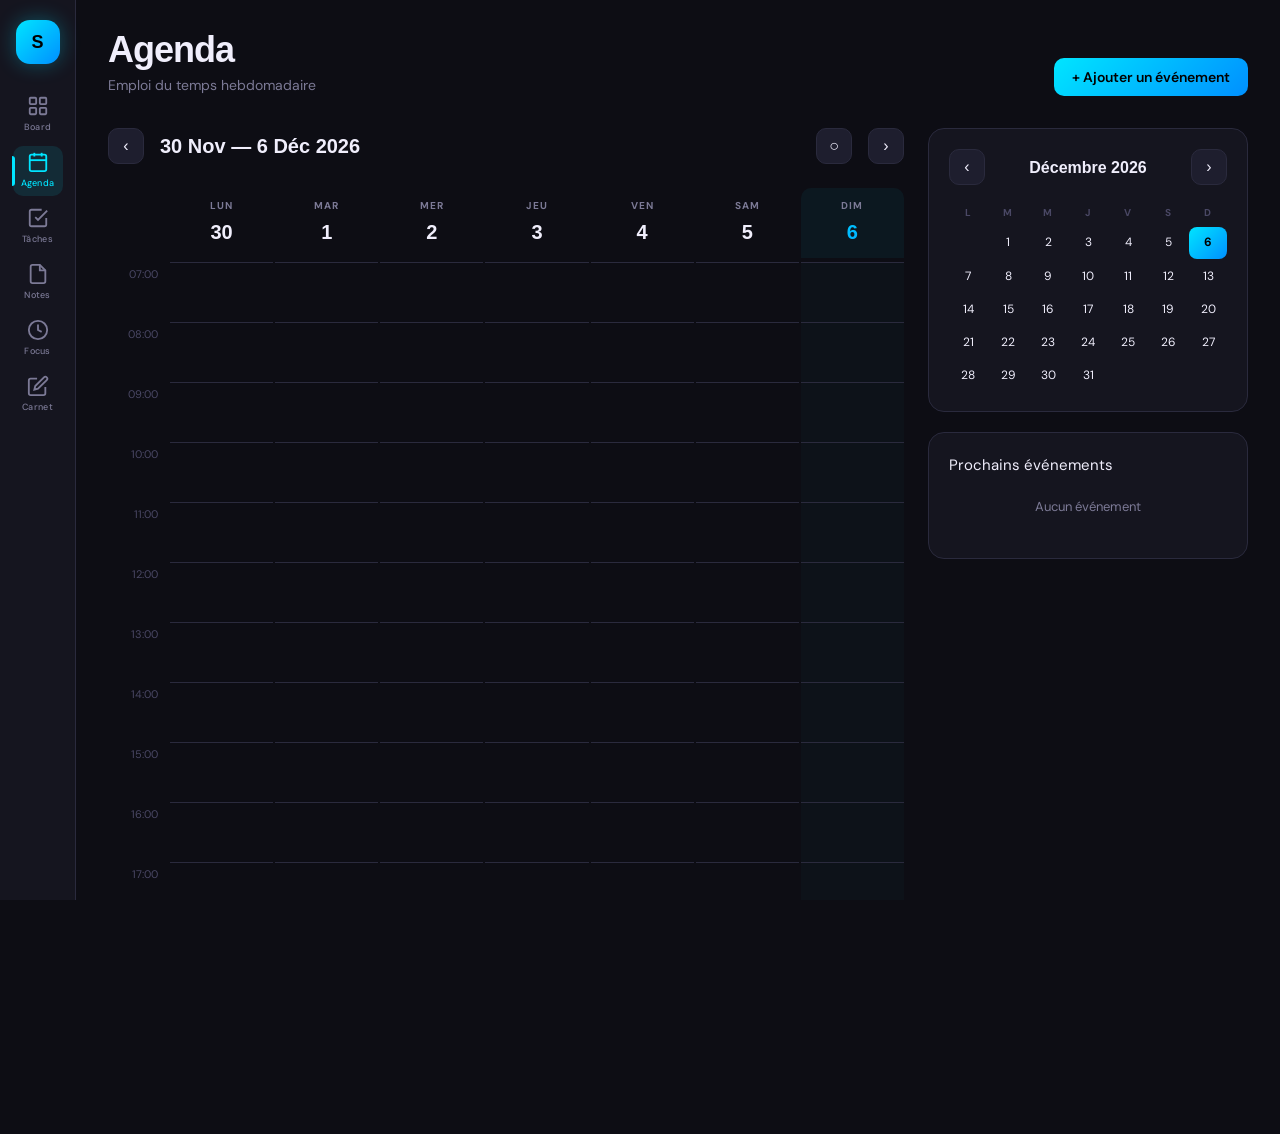
==== agenda.html @ 272be7fa "Add files via upload" ====
<!DOCTYPE html>
<html lang="fr">
<head>
<meta charset="UTF-8">
<meta name="viewport" content="width=device-width, initial-scale=1.0">
<title>StudyHub — Agenda</title>
<link rel="stylesheet" href="shared.css">
<style>
.agenda-layout {
  display: grid;
  grid-template-columns: 1fr 320px;
  gap: 24px;
}

/* Week nav */
.week-nav {
  display: flex;
  align-items: center;
  gap: 16px;
  margin-bottom: 24px;
}
.week-label {
  font-family: 'Clash Display', sans-serif;
  font-size: 20px;
  font-weight: 700;
  flex: 1;
}
.week-btn {
  width: 36px; height: 36px;
  border-radius: 10px;
  background: var(--surface2);
  border: 1px solid var(--border);
  color: var(--text);
  cursor: pointer;
  font-size: 16px;
  display: flex; align-items: center; justify-content: center;
  transition: all 0.15s;
}
.week-btn:hover { background: var(--border); }

/* Calendar grid */
.cal-header {
  display: grid;
  grid-template-columns: 60px repeat(7, 1fr);
  gap: 2px;
  margin-bottom: 4px;
}
.cal-day-header {
  text-align: center;
  padding: 10px 4px;
  border-radius: 10px 10px 0 0;
}
.cal-day-name {
  font-size: 10px;
  font-weight: 700;
  letter-spacing: 1px;
  text-transform: uppercase;
  color: var(--text-muted);
}
.cal-day-num {
  font-family: 'Clash Display', sans-serif;
  font-size: 20px;
  font-weight: 700;
  margin-top: 2px;
}
.cal-day-header.today .cal-day-num {
  background: var(--grad-cyan);
  -webkit-background-clip: text;
  -webkit-text-fill-color: transparent;
  background-clip: text;
}
.cal-day-header.today { background: rgba(0,229,255,0.05); border-radius: 10px 10px 0 0; }

.cal-body {
  display: grid;
  grid-template-columns: 60px repeat(7, 1fr);
  gap: 2px;
  position: relative;
}

.time-col {
  display: flex;
  flex-direction: column;
}
.time-slot {
  height: 60px;
  display: flex;
  align-items: flex-start;
  padding-top: 4px;
  padding-right: 10px;
  justify-content: flex-end;
}
.time-label {
  font-size: 11px;
  color: var(--text-dim);
  font-variant-numeric: tabular-nums;
}

.day-col {
  display: flex;
  flex-direction: column;
  position: relative;
}
.day-slot {
  height: 60px;
  border-top: 1px solid var(--border);
  position: relative;
  transition: background 0.15s;
  cursor: pointer;
}
.day-slot:hover { background: rgba(255,255,255,0.02); }
.day-col.today-col { background: rgba(0,229,255,0.02); border-radius: 0; }

/* Events in calendar */
.cal-event {
  position: absolute;
  left: 3px; right: 3px;
  border-radius: 8px;
  padding: 4px 8px;
  font-size: 11px;
  font-weight: 600;
  cursor: pointer;
  z-index: 10;
  overflow: hidden;
  transition: filter 0.15s;
  border-left: 3px solid transparent;
}
.cal-event:hover { filter: brightness(1.3); }
.cal-event-title { white-space: nowrap; overflow: hidden; text-overflow: ellipsis; }
.cal-event-time { font-size: 10px; opacity: 0.8; }

.color-cyan   { background: rgba(0,229,255,0.15);   border-left-color: var(--cyan);   color: var(--cyan); }
.color-pink   { background: rgba(255,61,130,0.15);  border-left-color: var(--pink);   color: var(--pink); }
.color-yellow { background: rgba(255,224,51,0.15);  border-left-color: var(--yellow); color: var(--yellow); }
.color-green  { background: rgba(61,255,160,0.15);  border-left-color: var(--green);  color: var(--green); }
.color-violet { background: rgba(181,110,255,0.15); border-left-color: var(--violet); color: var(--violet); }
.color-orange { background: rgba(255,122,61,0.15);  border-left-color: var(--orange); color: var(--orange); }

/* Sidebar */
.agenda-sidebar {}
.mini-cal {
  background: var(--surface);
  border: 1px solid var(--border);
  border-radius: var(--radius);
  padding: 20px;
  margin-bottom: 20px;
}
.mini-cal-header {
  display: flex;
  align-items: center;
  justify-content: space-between;
  margin-bottom: 16px;
}
.mini-cal-title {
  font-family: 'Clash Display', sans-serif;
  font-size: 16px;
  font-weight: 700;
}
.mini-cal-grid {
  display: grid;
  grid-template-columns: repeat(7, 1fr);
  gap: 2px;
}
.mini-day-name {
  text-align: center;
  font-size: 10px;
  font-weight: 700;
  color: var(--text-dim);
  padding: 4px 0;
  letter-spacing: 0.5px;
}
.mini-day {
  text-align: center;
  padding: 6px 2px;
  border-radius: 8px;
  font-size: 12px;
  cursor: pointer;
  transition: all 0.15s;
  position: relative;
}
.mini-day:hover { background: var(--surface2); }
.mini-day.today { background: var(--grad-cyan); color: #000; font-weight: 700; }
.mini-day.has-event::after {
  content: '';
  position: absolute;
  bottom: 2px; left: 50%;
  transform: translateX(-50%);
  width: 4px; height: 4px;
  background: var(--cyan);
  border-radius: 50%;
}
.mini-day.today.has-event::after { background: #000; }
.mini-day.other-month { color: var(--text-dim); }
.mini-day.selected { background: rgba(0,229,255,0.2); color: var(--cyan); }

/* Event list sidebar */
.events-list-card {
  background: var(--surface);
  border: 1px solid var(--border);
  border-radius: var(--radius);
  padding: 20px;
}
.sidebar-event {
  display: flex;
  align-items: flex-start;
  gap: 10px;
  padding: 12px 0;
  border-bottom: 1px solid var(--border);
  cursor: pointer;
}
.sidebar-event:last-child { border-bottom: none; }
.sidebar-event-dot { margin-top: 5px; }
.sidebar-event-info {}
.sidebar-event-time { font-size: 11px; color: var(--text-muted); }
.sidebar-event-title { font-size: 13px; font-weight: 500; margin-top: 2px; }
.sidebar-event-loc { font-size: 11px; color: var(--text-dim); margin-top: 2px; }

/* Current time line */
.current-time-line {
  position: absolute;
  left: 0; right: 0;
  height: 2px;
  background: var(--pink);
  z-index: 20;
  pointer-events: none;
}
.current-time-line::before {
  content: '';
  position: absolute;
  left: -4px; top: -4px;
  width: 10px; height: 10px;
  background: var(--pink);
  border-radius: 50%;
}
</style>
</head>
<body>

<nav class="nav">
  <a class="nav-logo" href="index.html">S</a>
  <a class="nav-link" href="index.html">
    <svg viewBox="0 0 24 24" fill="none" stroke="currentColor" stroke-width="2"><rect x="3" y="3" width="7" height="7" rx="1"/><rect x="14" y="3" width="7" height="7" rx="1"/><rect x="3" y="14" width="7" height="7" rx="1"/><rect x="14" y="14" width="7" height="7" rx="1"/></svg>
    <span class="nav-label">Board</span>
  </a>
  <a class="nav-link active" href="agenda.html">
    <svg viewBox="0 0 24 24" fill="none" stroke="currentColor" stroke-width="2"><rect x="3" y="4" width="18" height="18" rx="2"/><line x1="16" y1="2" x2="16" y2="6"/><line x1="8" y1="2" x2="8" y2="6"/><line x1="3" y1="10" x2="21" y2="10"/></svg>
    <span class="nav-label">Agenda</span>
  </a>
  <a class="nav-link" href="tasks.html">
    <svg viewBox="0 0 24 24" fill="none" stroke="currentColor" stroke-width="2"><polyline points="9 11 12 14 22 4"/><path d="M21 12v7a2 2 0 0 1-2 2H5a2 2 0 0 1-2-2V5a2 2 0 0 1 2-2h11"/></svg>
    <span class="nav-label">Tâches</span>
  </a>
  <a class="nav-link" href="notes.html">
    <svg viewBox="0 0 24 24" fill="none" stroke="currentColor" stroke-width="2"><path d="M14 2H6a2 2 0 0 0-2 2v16a2 2 0 0 0 2 2h12a2 2 0 0 0 2-2V8z"/><polyline points="14 2 14 8 20 8"/></svg>
    <span class="nav-label">Notes</span>
  </a>
  <a class="nav-link" href="pomodoro.html">
    <svg viewBox="0 0 24 24" fill="none" stroke="currentColor" stroke-width="2"><circle cx="12" cy="12" r="10"/><polyline points="12 6 12 12 16 14"/></svg>
    <span class="nav-label">Focus</span>
  </a>
  <a class="nav-link" href="carnet.html">
    <svg viewBox="0 0 24 24" fill="none" stroke="currentColor" stroke-width="2"><path d="M11 4H4a2 2 0 0 0-2 2v14a2 2 0 0 0 2 2h14a2 2 0 0 0 2-2v-7"/><path d="M18.5 2.5a2.121 2.121 0 0 1 3 3L12 15l-4 1 1-4 9.5-9.5z"/></svg>
    <span class="nav-label">Carnet</span>
  </a>
</nav>

<main class="main">
  <div class="page-header">
    <div>
      <h1 class="page-title">Agenda</h1>
      <p class="page-subtitle">Emploi du temps hebdomadaire</p>
    </div>
    <button class="btn btn-primary" onclick="openAddEvent()">+ Ajouter un événement</button>
  </div>

  <div class="agenda-layout">
    <!-- Calendar -->
    <div>
      <div class="week-nav">
        <button class="week-btn" onclick="shiftWeek(-1)">‹</button>
        <div class="week-label" id="week-label">Semaine du …</div>
        <button class="week-btn" onclick="shiftWeek(0)" title="Aujourd'hui">○</button>
        <button class="week-btn" onclick="shiftWeek(1)">›</button>
      </div>
      <div class="cal-header" id="cal-header"></div>
      <div class="cal-body" id="cal-body"></div>
    </div>

    <!-- Sidebar -->
    <div class="agenda-sidebar">
      <div class="mini-cal">
        <div class="mini-cal-header">
          <button class="week-btn" onclick="shiftMonth(-1)">‹</button>
          <div class="mini-cal-title" id="mini-month">Mai 2025</div>
          <button class="week-btn" onclick="shiftMonth(1)">›</button>
        </div>
        <div class="mini-cal-grid" id="mini-cal-grid"></div>
      </div>

      <div class="events-list-card">
        <div class="section-label">Prochains événements</div>
        <div id="sidebar-events">
          <p style="color:var(--text-muted);font-size:13px;text-align:center;padding:20px 0">Aucun événement</p>
        </div>
      </div>
    </div>
  </div>
</main>

<!-- Add Event Modal -->
<div class="modal-overlay" id="event-modal">
  <div class="modal">
    <div class="modal-header">
      <h2 class="modal-title" id="modal-ev-title">Nouvel événement</h2>
      <button class="modal-close" onclick="closeModal('event-modal')">✕</button>
    </div>
    <div class="form-group">
      <label>Titre</label>
      <input type="text" id="ev-title" placeholder="Cours de maths, TD informatique…">
    </div>
    <div class="form-row">
      <div class="form-group">
        <label>Date & heure début</label>
        <input type="datetime-local" id="ev-start">
      </div>
      <div class="form-group">
        <label>Fin</label>
        <input type="datetime-local" id="ev-end">
      </div>
    </div>
    <div class="form-row">
      <div class="form-group">
        <label>Type</label>
        <select id="ev-type">
          <option>Cours</option>
          <option>TD</option>
          <option>TP</option>
          <option>Examen</option>
          <option>Devoir</option>
          <option>Perso</option>
          <option>Sport</option>
          <option>Autre</option>
        </select>
      </div>
      <div class="form-group">
        <label>Couleur</label>
        <select id="ev-color">
          <option value="cyan">Cyan</option>
          <option value="pink">Rose</option>
          <option value="yellow">Jaune</option>
          <option value="green">Vert</option>
          <option value="violet">Violet</option>
          <option value="orange">Orange</option>
        </select>
      </div>
    </div>
    <div class="form-group">
      <label>Lieu / Salle</label>
      <input type="text" id="ev-location" placeholder="Amphi A, Salle 203…">
    </div>
    <div class="form-group">
      <label>Note</label>
      <textarea id="ev-note" rows="2" placeholder="Informations supplémentaires…" style="resize:none"></textarea>
    </div>
    <input type="hidden" id="ev-id">
    <div style="display:flex;gap:10px;margin-top:4px">
      <button class="btn btn-primary" style="flex:1;justify-content:center" onclick="saveEvent()">Enregistrer</button>
      <button class="btn btn-ghost" onclick="closeModal('event-modal')">Annuler</button>
      <button class="btn btn-danger" id="ev-delete-btn" onclick="deleteEvent()" style="display:none">Supprimer</button>
    </div>
  </div>
</div>

<script>
const DAYS_SHORT = ['Dim','Lun','Mar','Mer','Jeu','Ven','Sam'];
const MONTHS_FR = ['Janvier','Février','Mars','Avril','Mai','Juin','Juillet','Août','Septembre','Octobre','Novembre','Décembre'];
const HOURS = Array.from({length:14}, (_,i) => i + 7); // 7h-20h
let currentWeekOffset = 0;
let currentMonthDate = new Date();

function getWeekStart(offset = 0) {
  const now = new Date();
  const day = now.getDay();
  const diff = now.getDate() - day + (day === 0 ? -6 : 1) + (offset * 7);
  const start = new Date(now.setDate(diff));
  start.setHours(0,0,0,0);
  return start;
}

function getEvents() { return JSON.parse(localStorage.getItem('sh_events') || '[]'); }
function saveEvents(evs) { localStorage.setItem('sh_events', JSON.stringify(evs)); }

function renderCalendar() {
  const weekStart = getWeekStart(currentWeekOffset);
  const days = Array.from({length:7}, (_,i) => {
    const d = new Date(weekStart);
    d.setDate(d.getDate() + i);
    return d;
  });

  const today = new Date(); today.setHours(0,0,0,0);
  const wd = days[0];
  const we = days[6];
  document.getElementById('week-label').textContent =
    `${wd.getDate()} ${MONTHS_FR[wd.getMonth()].slice(0,3)} — ${we.getDate()} ${MONTHS_FR[we.getMonth()].slice(0,3)} ${we.getFullYear()}`;

  // Header
  const hEl = document.getElementById('cal-header');
  hEl.innerHTML = '<div></div>' + days.map(d => {
    const isToday = d.getTime() === today.getTime();
    return `<div class="cal-day-header ${isToday?'today':''}">
      <div class="cal-day-name">${DAYS_SHORT[d.getDay()]}</div>
      <div class="cal-day-num">${d.getDate()}</div>
    </div>`;
  }).join('');

  // Body
  const events = getEvents();
  const bodyEl = document.getElementById('cal-body');
  bodyEl.innerHTML = '';

  // Time column
  const timeCol = document.createElement('div');
  timeCol.className = 'time-col';
  HOURS.forEach(h => {
    const slot = document.createElement('div');
    slot.className = 'time-slot';
    slot.innerHTML = `<span class="time-label">${String(h).padStart(2,'0')}:00</span>`;
    timeCol.appendChild(slot);
  });
  bodyEl.appendChild(timeCol);

  days.forEach((d, di) => {
    const isToday = d.getTime() === today.getTime();
    const col = document.createElement('div');
    col.className = `day-col ${isToday?'today-col':''}`;
    col.style.position = 'relative';

    HOURS.forEach(h => {
      const slot = document.createElement('div');
      slot.className = 'day-slot';
      slot.onclick = () => quickAddEvent(d, h);
      col.appendChild(slot);
    });

    // Place events
    events.forEach(ev => {
      const start = new Date(ev.start || ev.date);
      const end = ev.end ? new Date(ev.end) : new Date(start.getTime() + 60*60*1000);
      const evDay = new Date(start); evDay.setHours(0,0,0,0);
      if (evDay.getTime() !== d.getTime()) return;

      const startH = start.getHours() + start.getMinutes()/60;
      const endH = end.getHours() + end.getMinutes()/60;
      const topPct = ((startH - HOURS[0]) / HOURS.length) * 100;
      const heightPct = ((endH - startH) / HOURS.length) * 100;

      if (startH < HOURS[0] || startH > HOURS[HOURS.length-1]) return;

      const evEl = document.createElement('div');
      evEl.className = `cal-event color-${ev.color||'cyan'}`;
      evEl.style.cssText = `top:${topPct}%;height:max(${heightPct}%,28px);`;
      evEl.innerHTML = `<div class="cal-event-title">${ev.title}</div>
        <div class="cal-event-time">${String(start.getHours()).padStart(2,'0')}:${String(start.getMinutes()).padStart(2,'0')}</div>`;
      evEl.onclick = (e) => { e.stopPropagation(); editEvent(ev.id); };
      col.appendChild(evEl);
    });

    // Current time
    if (isToday) {
      const now = new Date();
      const nowH = now.getHours() + now.getMinutes()/60;
      if (nowH >= HOURS[0] && nowH <= HOURS[HOURS.length-1]) {
        const topPct = ((nowH - HOURS[0]) / HOURS.length) * 100;
        const line = document.createElement('div');
        line.className = 'current-time-line';
        line.style.top = topPct + '%';
        col.appendChild(line);
      }
    }

    bodyEl.appendChild(col);
  });

  renderMiniCal();
  renderSidebarEvents();
}

function renderMiniCal() {
  const d = new Date(currentMonthDate.getFullYear(), currentMonthDate.getMonth(), 1);
  document.getElementById('mini-month').textContent = `${MONTHS_FR[d.getMonth()]} ${d.getFullYear()}`;
  const events = getEvents();
  const eventDays = new Set(events.map(e => new Date(e.start||e.date).toDateString()));

  const grid = document.getElementById('mini-cal-grid');
  grid.innerHTML = ['L','M','M','J','V','S','D'].map(n => `<div class="mini-day-name">${n}</div>`).join('');

  const firstDay = (d.getDay() + 6) % 7;
  for (let i = 0; i < firstDay; i++) grid.innerHTML += '<div></div>';

  const today = new Date().toDateString();
  const daysInMonth = new Date(d.getFullYear(), d.getMonth()+1, 0).getDate();
  for (let i = 1; i <= daysInMonth; i++) {
    const dd = new Date(d.getFullYear(), d.getMonth(), i);
    const isToday = dd.toDateString() === today;
    const hasEv = eventDays.has(dd.toDateString());
    grid.innerHTML += `<div class="mini-day ${isToday?'today':''} ${hasEv?'has-event':''}" onclick="jumpToDate(${d.getFullYear()},${d.getMonth()},${i})">${i}</div>`;
  }
}

function jumpToDate(y, m, day) {
  const target = new Date(y, m, day);
  const today = new Date(); today.setHours(0,0,0,0);
  const diff = Math.round((target - today) / (7 * 24 * 60 * 60 * 1000));
  currentWeekOffset = diff >= 0 ? Math.floor(diff / 1) : Math.ceil(diff / 1);
  // approximate week offset
  const ws = getWeekStart(0);
  const dayOfWeek = target.getDay() || 7;
  const weekOfTarget = new Date(target); weekOfTarget.setDate(target.getDate() - dayOfWeek + 1);
  weekOfTarget.setHours(0,0,0,0); ws.setHours(0,0,0,0);
  currentWeekOffset = Math.round((weekOfTarget - ws) / (7*24*60*60*1000));
  renderCalendar();
}

function renderSidebarEvents() {
  const events = getEvents();
  const now = new Date();
  const upcoming = events.filter(e => new Date(e.start||e.date) >= now)
    .sort((a,b) => new Date(a.start||a.date) - new Date(b.start||b.date))
    .slice(0, 8);
  const el = document.getElementById('sidebar-events');
  if (!upcoming.length) { el.innerHTML = '<p style="color:var(--text-muted);font-size:13px;text-align:center;padding:20px 0">Aucun événement</p>'; return; }
  el.innerHTML = upcoming.map(ev => {
    const d = new Date(ev.start||ev.date);
    return `<div class="sidebar-event" onclick="editEvent('${ev.id}')">
      <div class="dot sidebar-event-dot" style="background:var(--${ev.color||'cyan'})"></div>
      <div class="sidebar-event-info">
        <div class="sidebar-event-time">${DAYS_SHORT[d.getDay()]} ${d.getDate()} — ${String(d.getHours()).padStart(2,'0')}:${String(d.getMinutes()).padStart(2,'0')}</div>
        <div class="sidebar-event-title">${ev.title}</div>
        ${ev.location ? `<div class="sidebar-event-loc">📍 ${ev.location}</div>` : ''}
      </div>
    </div>`;
  }).join('');
}

function shiftWeek(dir) {
  if (dir === 0) currentWeekOffset = 0;
  else currentWeekOffset += dir;
  renderCalendar();
}

function shiftMonth(dir) {
  currentMonthDate.setMonth(currentMonthDate.getMonth() + dir);
  renderMiniCal();
}

function quickAddEvent(date, hour) {
  openAddEvent();
  const d = new Date(date);
  d.setHours(hour, 0, 0, 0);
  const end = new Date(d); end.setHours(hour + 1);
  document.getElementById('ev-start').value = toDatetimeLocal(d);
  document.getElementById('ev-end').value = toDatetimeLocal(end);
}

function toDatetimeLocal(d) {
  return new Date(d.getTime() - d.getTimezoneOffset()*60000).toISOString().slice(0,16);
}

function openAddEvent() {
  document.getElementById('ev-title').value = '';
  document.getElementById('ev-start').value = toDatetimeLocal(new Date());
  const end = new Date(); end.setHours(end.getHours()+1);
  document.getElementById('ev-end').value = toDatetimeLocal(end);
  document.getElementById('ev-type').value = 'Cours';
  document.getElementById('ev-color').value = 'cyan';
  document.getElementById('ev-location').value = '';
  document.getElementById('ev-note').value = '';
  document.getElementById('ev-id').value = '';
  document.getElementById('ev-delete-btn').style.display = 'none';
  document.getElementById('modal-ev-title').textContent = 'Nouvel événement';
  document.getElementById('event-modal').classList.add('open');
}

function editEvent(id) {
  const events = getEvents();
  const ev = events.find(e => e.id === id);
  if (!ev) return;
  document.getElementById('ev-title').value = ev.title;
  document.getElementById('ev-start').value = toDatetimeLocal(new Date(ev.start||ev.date));
  if (ev.end) document.getElementById('ev-end').value = toDatetimeLocal(new Date(ev.end));
  document.getElementById('ev-type').value = ev.type || 'Cours';
  document.getElementById('ev-color').value = ev.color || 'cyan';
  document.getElementById('ev-location').value = ev.location || '';
  document.getElementById('ev-note').value = ev.note || '';
  document.getElementById('ev-id').value = id;
  document.getElementById('ev-delete-btn').style.display = '';
  document.getElementById('modal-ev-title').textContent = 'Modifier l\'événement';
  document.getElementById('event-modal').classList.add('open');
}

function saveEvent() {
  const title = document.getElementById('ev-title').value.trim();
  if (!title) return alert('Titre requis');
  const events = getEvents();
  const id = document.getElementById('ev-id').value;
  const ev = {
    id: id || Date.now().toString(),
    title,
    start: document.getElementById('ev-start').value,
    end: document.getElementById('ev-end').value,
    date: document.getElementById('ev-start').value,
    type: document.getElementById('ev-type').value,
    color: document.getElementById('ev-color').value,
    location: document.getElementById('ev-location').value,
    note: document.getElementById('ev-note').value,
  };
  if (id) {
    const idx = events.findIndex(e => e.id === id);
    events[idx] = ev;
  } else {
    events.push(ev);
  }
  saveEvents(events);
  closeModal('event-modal');
  renderCalendar();
}

function deleteEvent() {
  const id = document.getElementById('ev-id').value;
  const events = getEvents().filter(e => e.id !== id);
  saveEvents(events);
  closeModal('event-modal');
  renderCalendar();
}

function closeModal(id) { document.getElementById(id).classList.remove('open'); }

document.getElementById('event-modal').addEventListener('click', e => {
  if (e.target === e.currentTarget) closeModal('event-modal');
});

renderCalendar();
</script>
</body>
</html>
---- shared.css ----
@import url('https://fonts.googleapis.com/css2?family=Clash+Display:wght@400;500;600;700&family=Syne:wght@400;500;600;700;800&family=DM+Sans:ital,wght@0,300;0,400;0,500;1,300&display=swap');

:root {
  --bg: #0d0d14;
  --surface: #15151f;
  --surface2: #1e1e2e;
  --border: #2a2a3d;
  --text: #f0eefc;
  --text-muted: #7c7a96;
  --text-dim: #4a4865;

  --cyan:   #00e5ff;
  --pink:   #ff3d82;
  --yellow: #ffe033;
  --green:  #3dffa0;
  --orange: #ff7a3d;
  --violet: #b56eff;

  --grad-cyan:   linear-gradient(135deg, #00e5ff, #0090ff);
  --grad-pink:   linear-gradient(135deg, #ff3d82, #ff6a3d);
  --grad-yellow: linear-gradient(135deg, #ffe033, #ffb300);
  --grad-green:  linear-gradient(135deg, #3dffa0, #00e5a0);
  --grad-violet: linear-gradient(135deg, #b56eff, #7c3dff);

  --nav-w: 76px;
  --radius: 16px;
  --radius-sm: 10px;
  --shadow: 0 8px 32px rgba(0,0,0,0.5);
  --glow-cyan: 0 0 20px rgba(0,229,255,0.3);
  --glow-pink: 0 0 20px rgba(255,61,130,0.3);
}

*, *::before, *::after { box-sizing: border-box; margin: 0; padding: 0; }

html, body {
  height: 100%;
  background: var(--bg);
  color: var(--text);
  font-family: 'DM Sans', sans-serif;
  font-size: 15px;
  line-height: 1.6;
  overflow-x: hidden;
}

/* ── SIDEBAR NAV ── */
.nav {
  position: fixed;
  left: 0; top: 0; bottom: 0;
  width: var(--nav-w);
  background: var(--surface);
  border-right: 1px solid var(--border);
  display: flex;
  flex-direction: column;
  align-items: center;
  padding: 20px 0;
  z-index: 100;
  gap: 6px;
}

.nav-logo {
  width: 44px; height: 44px;
  background: var(--grad-cyan);
  border-radius: 14px;
  display: flex; align-items: center; justify-content: center;
  font-family: 'Clash Display', sans-serif;
  font-weight: 700;
  font-size: 18px;
  color: #000;
  margin-bottom: 20px;
  box-shadow: var(--glow-cyan);
  text-decoration: none;
}

.nav-spacer { flex: 1; }

.nav-link {
  width: 50px; height: 50px;
  border-radius: var(--radius-sm);
  display: flex; flex-direction: column;
  align-items: center; justify-content: center;
  gap: 3px;
  text-decoration: none;
  color: var(--text-muted);
  transition: all 0.2s;
  position: relative;
  cursor: pointer;
}

.nav-link:hover { color: var(--text); background: var(--surface2); }
.nav-link.active { color: var(--cyan); background: rgba(0,229,255,0.1); }
.nav-link.active::before {
  content: '';
  position: absolute;
  left: -1px; top: 10px; bottom: 10px;
  width: 3px;
  background: var(--cyan);
  border-radius: 0 3px 3px 0;
}

.nav-link svg { width: 22px; height: 22px; }
.nav-label { font-size: 9px; font-weight: 500; letter-spacing: 0.3px; }

/* ── MAIN LAYOUT ── */
.main {
  margin-left: var(--nav-w);
  min-height: 100vh;
  padding: 32px;
}

/* ── PAGE HEADER ── */
.page-header {
  display: flex;
  align-items: flex-end;
  justify-content: space-between;
  margin-bottom: 32px;
}

.page-title {
  font-family: 'Clash Display', sans-serif;
  font-size: 36px;
  font-weight: 700;
  line-height: 1;
  letter-spacing: -1px;
}

.page-subtitle {
  color: var(--text-muted);
  font-size: 14px;
  margin-top: 6px;
}

/* ── CARDS ── */
.card {
  background: var(--surface);
  border: 1px solid var(--border);
  border-radius: var(--radius);
  padding: 24px;
  transition: border-color 0.2s;
}

.card:hover { border-color: var(--text-dim); }

/* ── BUTTONS ── */
.btn {
  display: inline-flex;
  align-items: center;
  gap: 8px;
  padding: 10px 18px;
  border-radius: var(--radius-sm);
  border: none;
  cursor: pointer;
  font-family: 'DM Sans', sans-serif;
  font-size: 14px;
  font-weight: 500;
  transition: all 0.15s;
  text-decoration: none;
}

.btn-primary {
  background: var(--grad-cyan);
  color: #000;
  font-weight: 600;
}
.btn-primary:hover { filter: brightness(1.1); transform: translateY(-1px); box-shadow: var(--glow-cyan); }

.btn-ghost {
  background: transparent;
  color: var(--text-muted);
  border: 1px solid var(--border);
}
.btn-ghost:hover { background: var(--surface2); color: var(--text); }

.btn-danger {
  background: rgba(255,61,130,0.15);
  color: var(--pink);
  border: 1px solid rgba(255,61,130,0.3);
}
.btn-danger:hover { background: rgba(255,61,130,0.25); }

/* ── INPUTS ── */
input, textarea, select {
  background: var(--surface2);
  border: 1px solid var(--border);
  border-radius: var(--radius-sm);
  color: var(--text);
  font-family: 'DM Sans', sans-serif;
  font-size: 14px;
  padding: 10px 14px;
  outline: none;
  transition: border-color 0.2s, box-shadow 0.2s;
  width: 100%;
}
input:focus, textarea:focus, select:focus {
  border-color: var(--cyan);
  box-shadow: 0 0 0 3px rgba(0,229,255,0.1);
}
select option { background: var(--surface2); }

label {
  display: block;
  font-size: 12px;
  font-weight: 600;
  letter-spacing: 0.5px;
  color: var(--text-muted);
  text-transform: uppercase;
  margin-bottom: 6px;
}

/* ── MODAL ── */
.modal-overlay {
  display: none;
  position: fixed; inset: 0;
  background: rgba(0,0,0,0.7);
  backdrop-filter: blur(4px);
  z-index: 200;
  align-items: center;
  justify-content: center;
}
.modal-overlay.open { display: flex; }

.modal {
  background: var(--surface);
  border: 1px solid var(--border);
  border-radius: 20px;
  padding: 32px;
  width: 100%;
  max-width: 480px;
  animation: slideUp 0.3s ease;
}
@keyframes slideUp {
  from { transform: translateY(20px); opacity: 0; }
  to   { transform: translateY(0);    opacity: 1; }
}

.modal-header {
  display: flex; align-items: center; justify-content: space-between;
  margin-bottom: 24px;
}
.modal-title {
  font-family: 'Clash Display', sans-serif;
  font-size: 22px;
  font-weight: 700;
}
.modal-close {
  width: 32px; height: 32px;
  border-radius: 8px;
  background: var(--surface2);
  border: none;
  color: var(--text-muted);
  cursor: pointer;
  font-size: 18px;
  display: flex; align-items: center; justify-content: center;
  transition: all 0.15s;
}
.modal-close:hover { background: var(--border); color: var(--text); }

.form-group { margin-bottom: 16px; }
.form-row { display: grid; grid-template-columns: 1fr 1fr; gap: 12px; }

/* ── TAGS / BADGES ── */
.tag {
  display: inline-flex;
  align-items: center;
  padding: 3px 10px;
  border-radius: 20px;
  font-size: 11px;
  font-weight: 600;
  letter-spacing: 0.3px;
}

/* ── SCROLL ── */
::-webkit-scrollbar { width: 6px; }
::-webkit-scrollbar-track { background: transparent; }
::-webkit-scrollbar-thumb { background: var(--border); border-radius: 3px; }
::-webkit-scrollbar-thumb:hover { background: var(--text-dim); }

/* ── ANIMATIONS ── */
@keyframes fadeIn {
  from { opacity: 0; transform: translateY(10px); }
  to   { opacity: 1; transform: translateY(0); }
}
.fade-in { animation: fadeIn 0.4s ease both; }

@keyframes pulse {
  0%, 100% { opacity: 1; }
  50% { opacity: 0.5; }
}

/* ── COLOR ACCENT HELPERS ── */
.accent-cyan   { color: var(--cyan); }
.accent-pink   { color: var(--pink); }
.accent-yellow { color: var(--yellow); }
.accent-green  { color: var(--green); }
.accent-violet { color: var(--violet); }
.accent-orange { color: var(--orange); }

.dot {
  width: 10px; height: 10px;
  border-radius: 50%;
  display: inline-block;
  flex-shrink: 0;
}
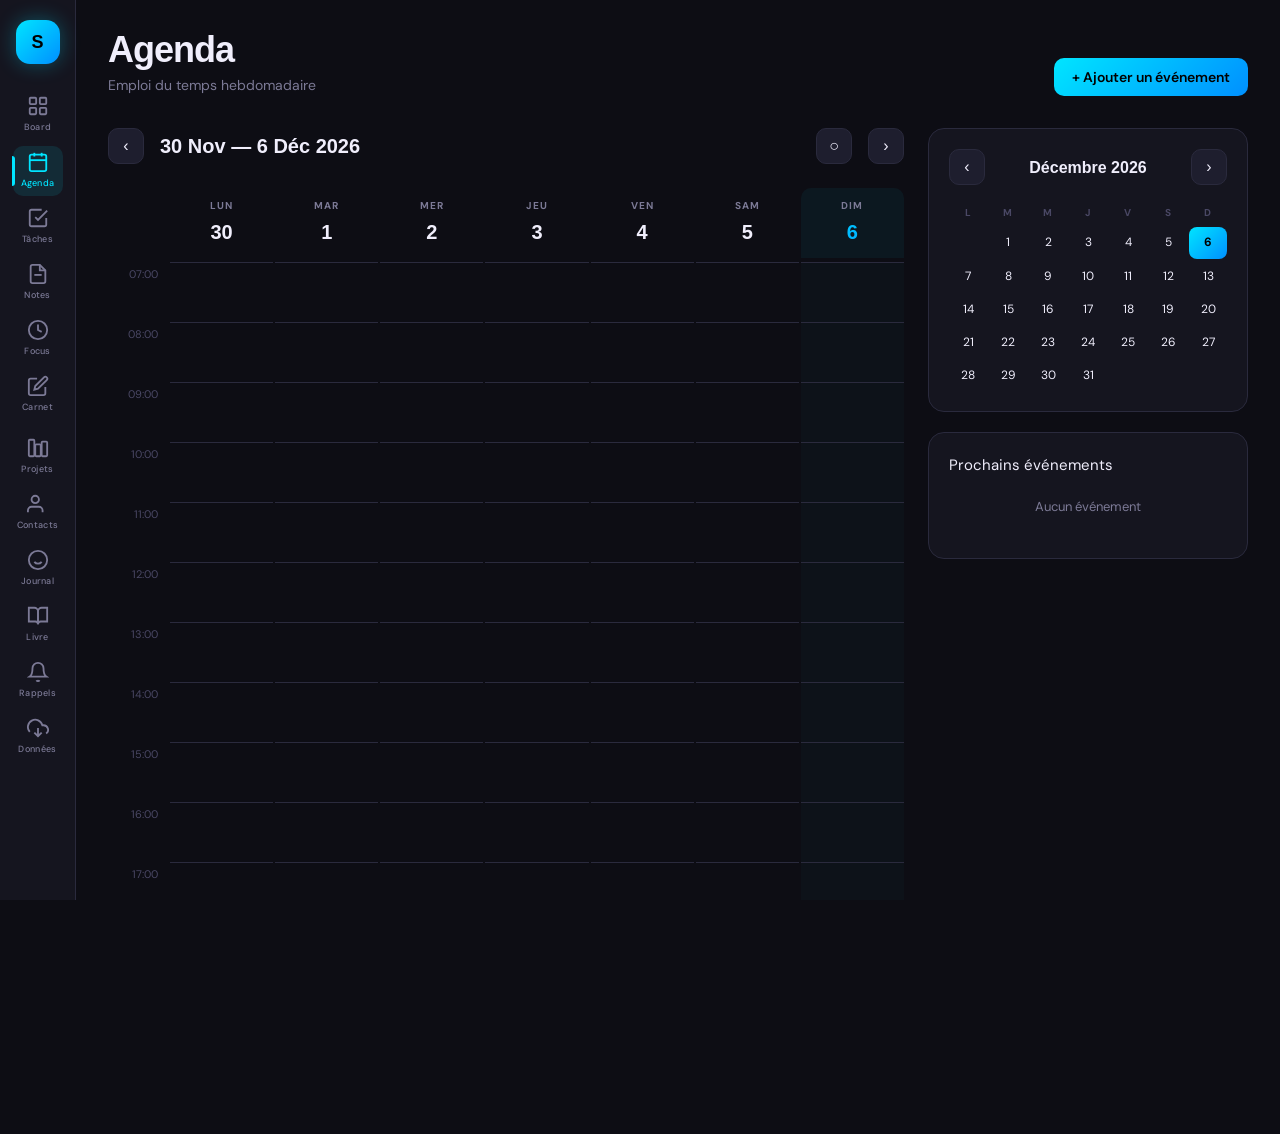
==== commit bcf824d2: "Update agenda.html" ====
--- a/agenda.html
+++ b/agenda.html
@@ -238,30 +238,19 @@
 
 <nav class="nav">
   <a class="nav-logo" href="index.html">S</a>
-  <a class="nav-link" href="index.html">
-    <svg viewBox="0 0 24 24" fill="none" stroke="currentColor" stroke-width="2"><rect x="3" y="3" width="7" height="7" rx="1"/><rect x="14" y="3" width="7" height="7" rx="1"/><rect x="3" y="14" width="7" height="7" rx="1"/><rect x="14" y="14" width="7" height="7" rx="1"/></svg>
-    <span class="nav-label">Board</span>
-  </a>
-  <a class="nav-link active" href="agenda.html">
-    <svg viewBox="0 0 24 24" fill="none" stroke="currentColor" stroke-width="2"><rect x="3" y="4" width="18" height="18" rx="2"/><line x1="16" y1="2" x2="16" y2="6"/><line x1="8" y1="2" x2="8" y2="6"/><line x1="3" y1="10" x2="21" y2="10"/></svg>
-    <span class="nav-label">Agenda</span>
-  </a>
-  <a class="nav-link" href="tasks.html">
-    <svg viewBox="0 0 24 24" fill="none" stroke="currentColor" stroke-width="2"><polyline points="9 11 12 14 22 4"/><path d="M21 12v7a2 2 0 0 1-2 2H5a2 2 0 0 1-2-2V5a2 2 0 0 1 2-2h11"/></svg>
-    <span class="nav-label">Tâches</span>
-  </a>
-  <a class="nav-link" href="notes.html">
-    <svg viewBox="0 0 24 24" fill="none" stroke="currentColor" stroke-width="2"><path d="M14 2H6a2 2 0 0 0-2 2v16a2 2 0 0 0 2 2h12a2 2 0 0 0 2-2V8z"/><polyline points="14 2 14 8 20 8"/></svg>
-    <span class="nav-label">Notes</span>
-  </a>
-  <a class="nav-link" href="pomodoro.html">
-    <svg viewBox="0 0 24 24" fill="none" stroke="currentColor" stroke-width="2"><circle cx="12" cy="12" r="10"/><polyline points="12 6 12 12 16 14"/></svg>
-    <span class="nav-label">Focus</span>
-  </a>
-  <a class="nav-link" href="carnet.html">
-    <svg viewBox="0 0 24 24" fill="none" stroke="currentColor" stroke-width="2"><path d="M11 4H4a2 2 0 0 0-2 2v14a2 2 0 0 0 2 2h14a2 2 0 0 0 2-2v-7"/><path d="M18.5 2.5a2.121 2.121 0 0 1 3 3L12 15l-4 1 1-4 9.5-9.5z"/></svg>
-    <span class="nav-label">Carnet</span>
-  </a>
+  <a class="nav-link" href="index.html" title="Board"><svg viewBox="0 0 24 24" fill="none" stroke="currentColor" stroke-width="2"><rect x="3" y="3" width="7" height="7" rx="1"/><rect x="14" y="3" width="7" height="7" rx="1"/><rect x="3" y="14" width="7" height="7" rx="1"/><rect x="14" y="14" width="7" height="7" rx="1"/></svg><span class="nav-label">Board</span></a>
+  <a class="nav-link active" href="agenda.html" title="Agenda"><svg viewBox="0 0 24 24" fill="none" stroke="currentColor" stroke-width="2"><rect x="3" y="4" width="18" height="18" rx="2"/><line x1="16" y1="2" x2="16" y2="6"/><line x1="8" y1="2" x2="8" y2="6"/><line x1="3" y1="10" x2="21" y2="10"/></svg><span class="nav-label">Agenda</span></a>
+  <a class="nav-link" href="tasks.html" title="Tâches"><svg viewBox="0 0 24 24" fill="none" stroke="currentColor" stroke-width="2"><polyline points="9 11 12 14 22 4"/><path d="M21 12v7a2 2 0 0 1-2 2H5a2 2 0 0 1-2-2V5a2 2 0 0 1 2-2h11"/></svg><span class="nav-label">Tâches</span></a>
+  <a class="nav-link" href="notes.html" title="Notes"><svg viewBox="0 0 24 24" fill="none" stroke="currentColor" stroke-width="2"><path d="M14 2H6a2 2 0 0 0-2 2v16a2 2 0 0 0 2 2h12a2 2 0 0 0 2-2V8z"/><polyline points="14 2 14 8 20 8"/><line x1="16" y1="13" x2="8" y2="13"/></svg><span class="nav-label">Notes</span></a>
+  <a class="nav-link" href="pomodoro.html" title="Pomodoro"><svg viewBox="0 0 24 24" fill="none" stroke="currentColor" stroke-width="2"><circle cx="12" cy="12" r="10"/><polyline points="12 6 12 12 16 14"/></svg><span class="nav-label">Focus</span></a>
+  <a class="nav-link" href="carnet.html" title="Carnet"><svg viewBox="0 0 24 24" fill="none" stroke="currentColor" stroke-width="2"><path d="M11 4H4a2 2 0 0 0-2 2v14a2 2 0 0 0 2 2h14a2 2 0 0 0 2-2v-7"/><path d="M18.5 2.5a2.121 2.121 0 0 1 3 3L12 15l-4 1 1-4 9.5-9.5z"/></svg><span class="nav-label">Carnet</span></a>
+  <div class="nav-divider"></div>
+  <a class="nav-link" href="projets.html" title="Projets"><svg viewBox="0 0 24 24" fill="none" stroke="currentColor" stroke-width="2"><rect x="2" y="3" width="6" height="18" rx="1"/><rect x="9" y="8" width="6" height="13" rx="1"/><rect x="16" y="5" width="6" height="16" rx="1"/></svg><span class="nav-label">Projets</span></a>
+  <a class="nav-link" href="contacts-annuaire.html" title="Contacts"><svg viewBox="0 0 24 24" fill="none" stroke="currentColor" stroke-width="2"><path d="M17 21v-2a4 4 0 0 0-4-4H5a4 4 0 0 0-4 4v2"/><circle cx="9" cy="7" r="4"/></svg><span class="nav-label">Contacts</span></a>
+  <a class="nav-link" href="journal-humeur.html" title="Journal"><svg viewBox="0 0 24 24" fill="none" stroke="currentColor" stroke-width="2"><path d="M12 2C6.48 2 2 6.48 2 12s4.48 10 10 10 10-4.48 10-10S17.52 2 12 2z"/><path d="M8 14s1.5 2 4 2 4-2 4-2"/><line x1="9" y1="9" x2="9.01" y2="9"/><line x1="15" y1="9" x2="15.01" y2="9"/></svg><span class="nav-label">Journal</span></a>
+  <a class="nav-link" href="livre-audeladesetoiles.html" title="Livre"><svg viewBox="0 0 24 24" fill="none" stroke="currentColor" stroke-width="2"><path d="M2 3h6a4 4 0 0 1 4 4v14a3 3 0 0 0-3-3H2z"/><path d="M22 3h-6a4 4 0 0 0-4 4v14a3 3 0 0 1 3-3h7z"/></svg><span class="nav-label">Livre</span></a>
+  <a class="nav-link" href="notifications.html" title="Rappels"><svg viewBox="0 0 24 24" fill="none" stroke="currentColor" stroke-width="2"><path d="M18 8A6 6 0 0 0 6 8c0 7-3 9-3 9h18s-3-2-3-9"/><path d="M13.73 21a2 2 0 0 1-3.46 0"/></svg><span class="nav-label">Rappels</span></a>
+  <a class="nav-link" href="import-export.html" title="Données"><svg viewBox="0 0 24 24" fill="none" stroke="currentColor" stroke-width="2"><polyline points="8 17 12 21 16 17"/><line x1="12" y1="12" x2="12" y2="21"/><path d="M20.88 18.09A5 5 0 0 0 18 9h-1.26A8 8 0 1 0 3 16.29"/></svg><span class="nav-label">Données</span></a>
 </nav>
 
 <main class="main">
